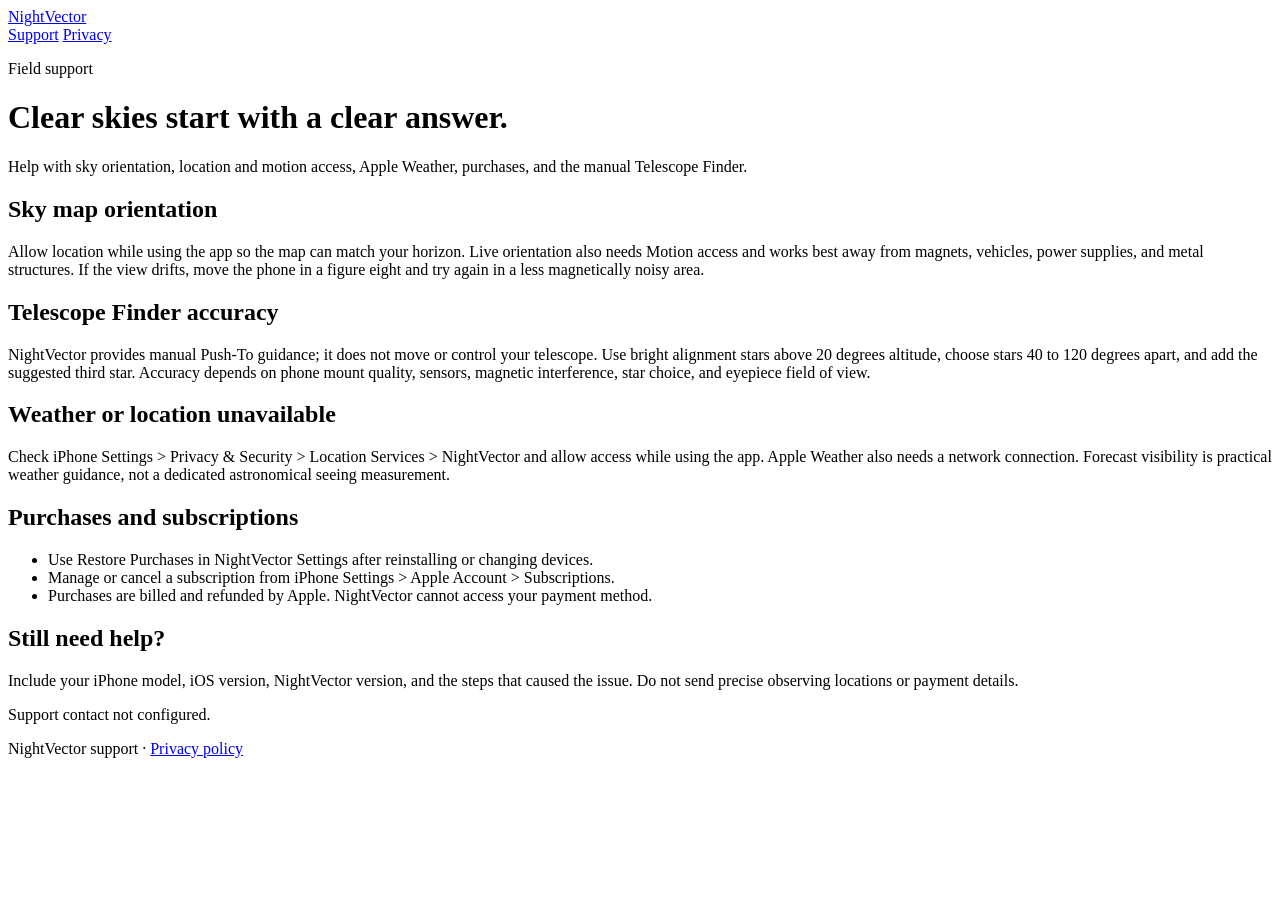
==== index.html @ bcd365ea "Publish NightVector support site" ====
<!doctype html>
<html lang="en">
<head>
  <meta charset="utf-8">
  <meta name="viewport" content="width=device-width, initial-scale=1">
  <meta name="description" content="Support and troubleshooting for the NightVector astronomy app.">
  <link rel="canonical" href="https://pvedda.github.io/nightvector-support/">
  <link rel="stylesheet" href="styles.css">
  <title>NightVector Support</title>
</head>
<body>
  <header class="site-header">
    <a class="wordmark" href="./">NightVector</a>
    <nav aria-label="Primary">
      <a href="./" aria-current="page">Support</a>
      <a href="privacy/">Privacy</a>
    </nav>
  </header>
  <main>
    <p class="eyebrow">Field support</p>
    <h1>Clear skies start with a clear answer.</h1>
    <p class="intro">Help with sky orientation, location and motion access, Apple Weather, purchases, and the manual Telescope Finder.</p>

    <div class="sections">
      <section>
        <h2>Sky map orientation</h2>
        <p>Allow location while using the app so the map can match your horizon. Live orientation also needs Motion access and works best away from magnets, vehicles, power supplies, and metal structures. If the view drifts, move the phone in a figure eight and try again in a less magnetically noisy area.</p>
      </section>
      <section>
        <h2>Telescope Finder accuracy</h2>
        <p>NightVector provides manual Push-To guidance; it does not move or control your telescope. Use bright alignment stars above 20 degrees altitude, choose stars 40 to 120 degrees apart, and add the suggested third star. Accuracy depends on phone mount quality, sensors, magnetic interference, star choice, and eyepiece field of view.</p>
      </section>
      <section>
        <h2>Weather or location unavailable</h2>
        <p>Check iPhone Settings &gt; Privacy &amp; Security &gt; Location Services &gt; NightVector and allow access while using the app. Apple Weather also needs a network connection. Forecast visibility is practical weather guidance, not a dedicated astronomical seeing measurement.</p>
      </section>
      <section>
        <h2>Purchases and subscriptions</h2>
        <ul>
          <li>Use Restore Purchases in NightVector Settings after reinstalling or changing devices.</li>
          <li>Manage or cancel a subscription from iPhone Settings &gt; Apple Account &gt; Subscriptions.</li>
          <li>Purchases are billed and refunded by Apple. NightVector cannot access your payment method.</li>
        </ul>
      </section>
    </div>

    <aside class="contact" aria-labelledby="contact-title">
      <h2 id="contact-title">Still need help?</h2>
      <p>Include your iPhone model, iOS version, NightVector version, and the steps that caused the issue. Do not send precise observing locations or payment details.</p>
      <p class="contact-value" data-support-contact>Support contact not configured.</p>
      <noscript><p>JavaScript is required to display the configured support contact.</p></noscript>
    </aside>
  </main>
  <footer class="site-footer">NightVector support · <a href="privacy/">Privacy policy</a></footer>
  <script src="site-config.js"></script>
  <script src="site.js"></script>
</body>
</html>
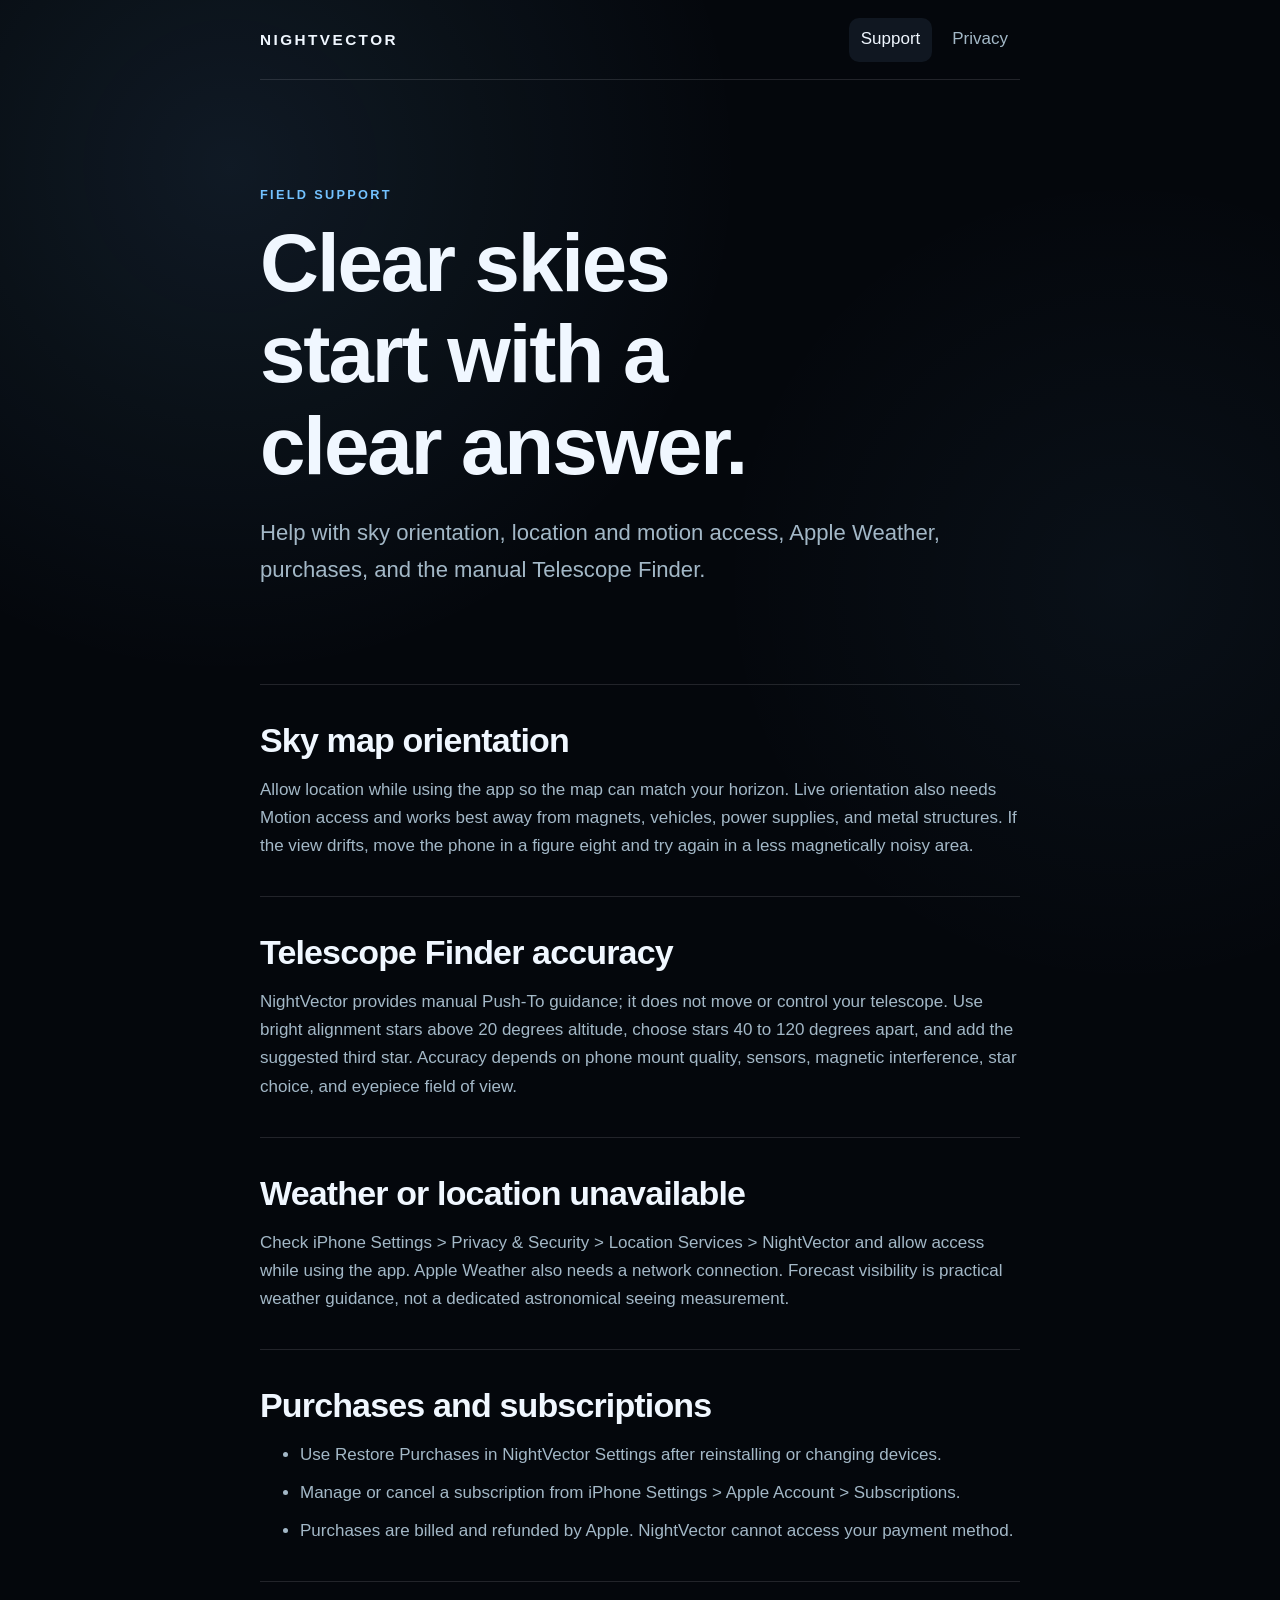
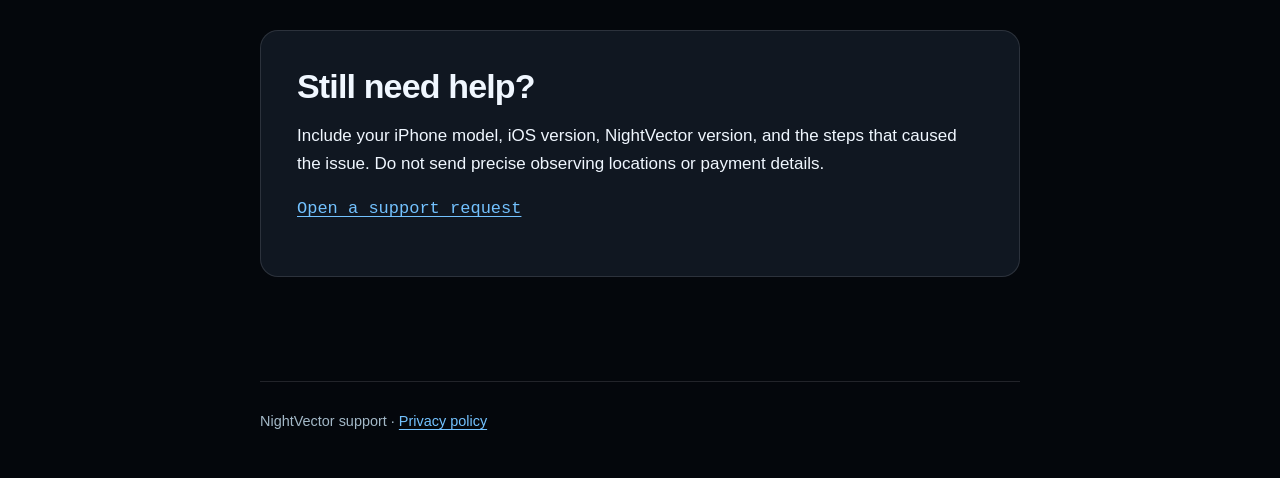
==== commit 198b4119: "Make support available without JavaScript" ====
--- a/index.html
+++ b/index.html
@@ -47,8 +47,7 @@
     <aside class="contact" aria-labelledby="contact-title">
       <h2 id="contact-title">Still need help?</h2>
       <p>Include your iPhone model, iOS version, NightVector version, and the steps that caused the issue. Do not send precise observing locations or payment details.</p>
-      <p class="contact-value" data-support-contact>Support contact not configured.</p>
-      <noscript><p>JavaScript is required to display the configured support contact.</p></noscript>
+      <p class="contact-value" data-support-contact><a href="https://github.com/pvedda/nightvector-support/issues">Open a support request</a></p>
     </aside>
   </main>
   <footer class="site-footer">NightVector support · <a href="privacy/">Privacy policy</a></footer>
--- a/styles.css
+++ b/styles.css
@@ -0,0 +1,197 @@
+:root {
+  color-scheme: dark;
+  --background: #04070c;
+  --raised: #101721;
+  --panel: #192333;
+  --primary: #f0f7ff;
+  --secondary: #a3b8c7;
+  --accent: #73c2ff;
+  --line: rgba(240, 247, 255, 0.12);
+  --content: 760px;
+}
+
+* {
+  box-sizing: border-box;
+}
+
+html {
+  background: var(--background);
+  color: var(--primary);
+  font-family: "Avenir Next", Avenir, "Segoe UI", sans-serif;
+  font-size: 17px;
+  line-height: 1.65;
+}
+
+body {
+  margin: 0;
+  min-height: 100vh;
+  background-image:
+    radial-gradient(circle at 18% 8%, rgba(115, 194, 255, 0.10), transparent 30rem),
+    radial-gradient(circle at 88% 28%, rgba(115, 194, 255, 0.05), transparent 24rem);
+}
+
+a {
+  color: var(--accent);
+  text-underline-offset: 0.2em;
+}
+
+a:hover {
+  color: var(--primary);
+}
+
+a:focus-visible {
+  border-radius: 4px;
+  outline: 3px solid var(--accent);
+  outline-offset: 4px;
+}
+
+.site-header,
+.site-footer,
+main {
+  margin-inline: auto;
+  width: min(calc(100% - 40px), var(--content));
+}
+
+.site-header {
+  align-items: center;
+  border-bottom: 1px solid var(--line);
+  display: flex;
+  justify-content: space-between;
+  min-height: 80px;
+}
+
+.wordmark {
+  color: var(--primary);
+  font-size: 0.9rem;
+  font-weight: 700;
+  letter-spacing: 0.16em;
+  text-decoration: none;
+  text-transform: uppercase;
+}
+
+nav {
+  display: flex;
+  gap: 8px;
+}
+
+nav a {
+  align-items: center;
+  border-radius: 10px;
+  color: var(--secondary);
+  display: inline-flex;
+  min-height: 44px;
+  padding: 0 12px;
+  text-decoration: none;
+}
+
+nav a[aria-current="page"] {
+  background: var(--raised);
+  color: var(--primary);
+}
+
+main {
+  padding-block: clamp(56px, 10vw, 104px);
+}
+
+.eyebrow {
+  color: var(--accent);
+  font-size: 0.75rem;
+  font-weight: 700;
+  letter-spacing: 0.18em;
+  margin: 0 0 12px;
+  text-transform: uppercase;
+}
+
+h1,
+h2 {
+  letter-spacing: -0.025em;
+  line-height: 1.12;
+}
+
+h1 {
+  font-size: clamp(2.5rem, 8vw, 4.8rem);
+  margin: 0;
+  max-width: 12ch;
+}
+
+h2 {
+  font-size: clamp(1.45rem, 4vw, 2rem);
+  margin: 0 0 14px;
+}
+
+.intro {
+  color: var(--secondary);
+  font-size: clamp(1.08rem, 2.5vw, 1.3rem);
+  margin: 24px 0 0;
+  max-width: 58ch;
+}
+
+.sections {
+  border-top: 1px solid var(--line);
+  margin-top: clamp(56px, 10vw, 96px);
+}
+
+section {
+  border-bottom: 1px solid var(--line);
+  padding-block: 36px;
+}
+
+section p,
+section ul {
+  color: var(--secondary);
+  margin-bottom: 0;
+}
+
+section li + li {
+  margin-top: 10px;
+}
+
+.contact {
+  background: var(--raised);
+  border: 1px solid var(--line);
+  border-radius: 18px;
+  margin-top: 48px;
+  padding: clamp(24px, 5vw, 36px);
+}
+
+.contact-value {
+  color: var(--primary);
+  font-family: ui-monospace, "SFMono-Regular", Consolas, monospace;
+  overflow-wrap: anywhere;
+}
+
+.updated {
+  color: var(--secondary);
+  font-size: 0.9rem;
+  margin-top: 18px;
+}
+
+.site-footer {
+  border-top: 1px solid var(--line);
+  color: var(--secondary);
+  font-size: 0.85rem;
+  padding-block: 28px 44px;
+}
+
+@media (max-width: 560px) {
+  .site-header {
+    align-items: flex-start;
+    flex-direction: column;
+    padding-block: 18px;
+  }
+
+  nav {
+    width: 100%;
+  }
+
+  nav a {
+    justify-content: center;
+    width: 50%;
+  }
+}
+
+@media (prefers-reduced-motion: no-preference) {
+  a {
+    transition: color 140ms ease, background-color 140ms ease;
+  }
+}
